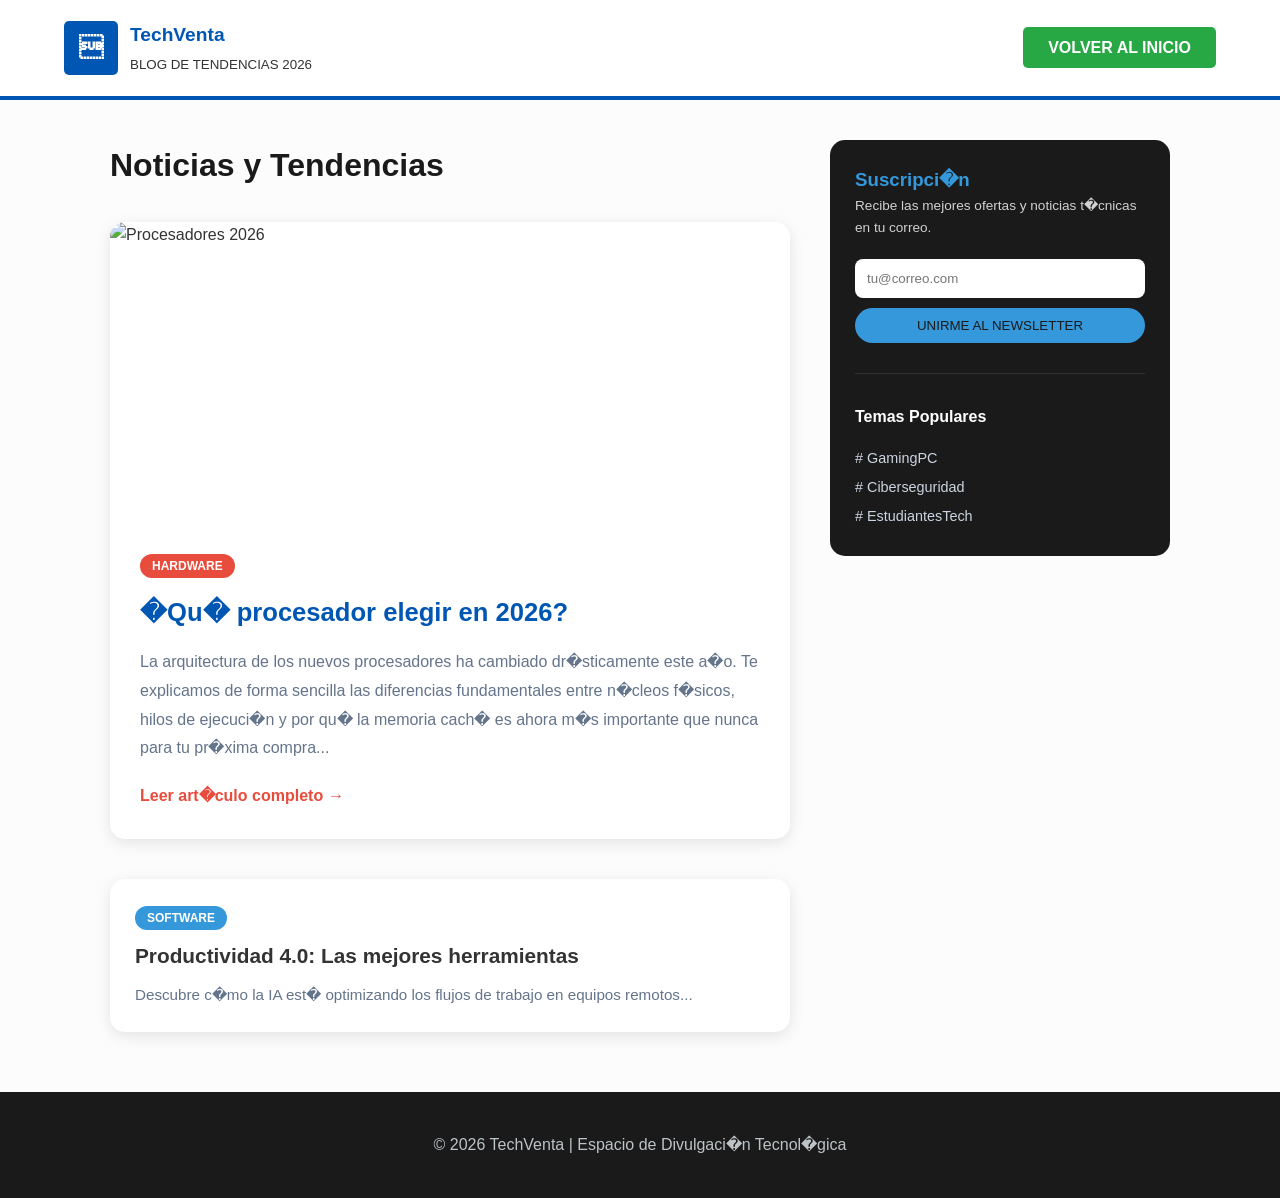
==== blog.html @ 9d08164e "Add files via upload" ====
<!DOCTYPE html>
<html lang="es">
<head>
    <meta charset="UTF-8">
    <meta name="viewport" content="width=device-width, initial-scale=1.0">
    <title>Blog Tecnol�gico | TechVenta</title>
    <link rel="stylesheet" href="estilos-home.css">
</head>
<body style="background-color: #fcfcfc;">

    <noscript>
        <div style="background: #e74c3c; color: white; padding: 15px; text-align: center; font-family: Arial, sans-serif; font-weight: bold;">
            Atenci�n: El conmutador de lectura adaptativa (Modo Lectura/Noche) y la personalizaci�n de fuentes requieren JavaScript.
        </div>
    </noscript>

    <header class="top-header">
        <div class="logo-container">
            <div class="logo-box"></div>
            <div class="logo-text">
                <span class="brand">TechVenta</span>
                <small>BLOG DE TENDENCIAS 2026</small>
            </div>
        </div>
        <nav>
            <a href="index.html" class="btn-contact">VOLVER AL INICIO</a>
        </nav>
    </header>

    <main style="max-width: 1100px; margin: 40px auto; padding: 0 20px;">
        
        <div style="display: flex; gap: 40px; flex-wrap: wrap;">
            
            <section style="flex: 2; min-width: 300px;">
                <h2 style="color: var(--dark); font-size: 2rem; margin-bottom: 30px;">Noticias y Tendencias</h2>
                
                <article id="articulo-principal" style="background: white; border-radius: 15px; overflow: hidden; box-shadow: var(--shadow-soft); margin-bottom: 40px; display: flex; flex-direction: column;">
                    <img src="https://images.unsplash.com/photo-1547082299-de196ea013d6?w=800" alt="Procesadores 2026" style="width: 100%; height: 300px; object-fit: cover;">
                    <div style="padding: 30px;">
                        <span style="background: #e74c3c; color: white; padding: 5px 12px; border-radius: 20px; font-size: 0.75rem; font-weight: bold; text-transform: uppercase;">Hardware</span>
                        <h3 style="font-size: 1.6rem; color: var(--primary); margin: 15px 0;">�Qu� procesador elegir en 2026?</h3>
                        <p style="line-height: 1.8; color: #64748b; margin-bottom: 20px;">
                            La arquitectura de los nuevos procesadores ha cambiado dr�sticamente este a�o. Te explicamos de forma sencilla las diferencias fundamentales entre n�cleos f�sicos, hilos de ejecuci�n y por qu� la memoria cach� es ahora m�s importante que nunca para tu pr�xima compra...
                        </p>
                        <a href="#" style="color: #e74c3c; font-weight: bold; text-decoration: none; display: flex; align-items: center; gap: 5px;">
                            Leer art�culo completo <span>&rarr;</span>
                        </a>
                    </div>
                </article>

                <article style="background: white; border-radius: 15px; padding: 25px; box-shadow: var(--shadow-soft); margin-bottom: 20px;">
                    <span style="background: #3498db; color: white; padding: 5px 12px; border-radius: 20px; font-size: 0.75rem; font-weight: bold; text-transform: uppercase;">Software</span>
                    <h3 style="font-size: 1.3rem; margin: 10px 0;">Productividad 4.0: Las mejores herramientas</h3>
                    <p style="color: #64748b; font-size: 0.95rem;">Descubre c�mo la IA est� optimizando los flujos de trabajo en equipos remotos...</p>
                </article>
            </section>

            <aside style="flex: 1; min-width: 250px;">
                <div style="background: var(--dark); color: white; padding: 25px; border-radius: 15px; position: sticky; top: 20px;">
                    <h3 style="color: var(--secondary); margin-top: 0;">Suscripci�n</h3>
                    <p style="font-size: 0.85rem; opacity: 0.8; margin-bottom: 20px;">Recibe las mejores ofertas y noticias t�cnicas en tu correo.</p>
                    <form>
                        <input type="email" placeholder="tu@correo.com" style="width: 100%; padding: 12px; border-radius: 8px; border: none; margin-bottom: 10px;">
                        <button type="submit" class="btn-submit" style="width: 100%; background: var(--secondary); color: var(--dark);">UNIRME AL NEWSLETTER</button>
                    </form>
                    
                    <hr style="border: 0; border-top: 1px solid rgba(255,255,255,0.1); margin: 30px 0;">
                    
                    <h4 style="margin-bottom: 15px;">Temas Populares</h4>
                    <ul style="list-style: none; padding: 0; font-size: 0.9rem; line-height: 2;">
                        <li><a href="#" style="color: #cbd5e1; text-decoration: none;"># GamingPC</a></li>
                        <li><a href="#" style="color: #cbd5e1; text-decoration: none;"># Ciberseguridad</a></li>
                        <li><a href="#" style="color: #cbd5e1; text-decoration: none;"># EstudiantesTech</a></li>
                    </ul>
                </div>
            </aside>

        </div>
    </main>

    <footer class="main-footer">
        <p>&copy; 2026 TechVenta | Espacio de Divulgaci�n Tecnol�gica</p>
    </footer>

    <script type="text/javascript" src="interactivo.js"></script>
</body>
</html>
---- estilos-home.css ----
/* =========================================
   TECHVENTA S.A. DE C.V. - HOJA MAESTRA 2026
   ========================================= */

/* 1. VARIABLES GLOBALES (Configuración de Marca) */
:root {
    --primary: #0056b3;       /* Azul Corporativo */
    --secondary: #3498db;     /* Azul Claro */
    --accent: #28a745;        /* Verde Éxito */
    --dark: #1a1a1a;          /* Negro Mate */
    --light: #f4f7f6;         /* Gris Fondo */
    --white: #ffffff;
    --shadow-soft: 0 4px 15px rgba(0,0,0,0.1);
    --shadow-hover: 0 8px 25px rgba(0,0,0,0.2);
}

/* 2. REINICIO Y CUERPO */
* {
    margin: 0;
    padding: 0;
    box-sizing: border-box;
}

body {
    font-family: 'Segoe UI', Arial, sans-serif;
    line-height: 1.6;
    color: #333;
    background-color: var(--white);
}

/* 3. ENCABEZADO (Top Header) */
.top-header {
    background: var(--white);
    padding: 20px 5%;
    display: flex;
    justify-content: space-between;
    align-items: center;
    border-bottom: 4px solid var(--primary);
}

.logo-container {
    display: flex;
    align-items: center;
}

.logo-box {
    background: var(--primary);
    color: white;
    padding: 8px 15px;
    border-radius: 5px;
    font-size: 1.5rem;
    font-weight: bold;
}

.logo-text {
    margin-left: 12px;
}

.brand {
    display: block;
    font-size: 1.2rem;
    font-weight: bold;
    color: var(--primary);
}

/* 4. NAVEGACIÓN PRINCIPAL */
.main-nav {
    background: var(--dark);
    padding: 15px 0;
}

.main-nav ul {
    display: flex;
    justify-content: center;
    list-style: none;
    gap: 30px;
}

.main-nav a {
    color: white;
    text-decoration: none;
    font-weight: bold;
    font-size: 0.9rem;
    transition: color 0.3s;
}

.main-nav a:hover {
    color: var(--secondary);
}

/* 5. BOTONES MODERNOS */
.btn-contact {
    background: var(--accent);
    color: white;
    padding: 12px 25px;
    border-radius: 5px;
    border: none;
    cursor: pointer;
    font-weight: bold;
    text-decoration: none;
}

.btn-submit {
    background: var(--primary);
    color: white;
    border: none;
    padding: 10px 20px;
    border-radius: 20px;
    cursor: pointer;
    transition: 0.3s;
}

.btn-submit:hover {
    transform: scale(1.05);
    background: var(--secondary);
}

/* 6. TARJETAS DE PRODUCTO Y BLOG */
.card {
    background: white;
    border-radius: 12px;
    border: 1px solid #eee;
    padding: 20px;
    box-shadow: var(--shadow-soft);
    transition: transform 0.3s, box-shadow 0.3s;
}

.card:hover {
    transform: translateY(-5px);
    box-shadow: var(--shadow-hover);
}

/* 7. MAPA DEL SITIO (Links Especiales) */
.map-link {
    display: flex;
    align-items: center;
    padding: 12px 15px;
    margin-bottom: 8px;
    text-decoration: none;
    color: var(--dark);
    background: #ffffff;
    border: 1px solid #e2e8f0;
    border-radius: 8px;
    transition: all 0.3s ease;
}

.map-link:hover {
    background: var(--primary);
    color: white;
    transform: translateX(10px);
}

/* 8. PIE DE PÁGINA (Footer) */
.main-footer {
    background: var(--dark);
    color: #bdc3c7;
    padding: 40px 5%;
    text-align: center;
}

.footer-grid {
    display: grid;
    grid-template-columns: repeat(auto-fit, minmax(250px, 1fr));
    gap: 30px;
    margin-bottom: 30px;
    text-align: left;
}

/* 9. RESPONSIVIDAD BÁSICA */
@media (max-width: 768px) {
    .top-header { flex-direction: column; gap: 20px; }
    .main-nav ul { flex-direction: column; align-items: center; gap: 15px; }
}
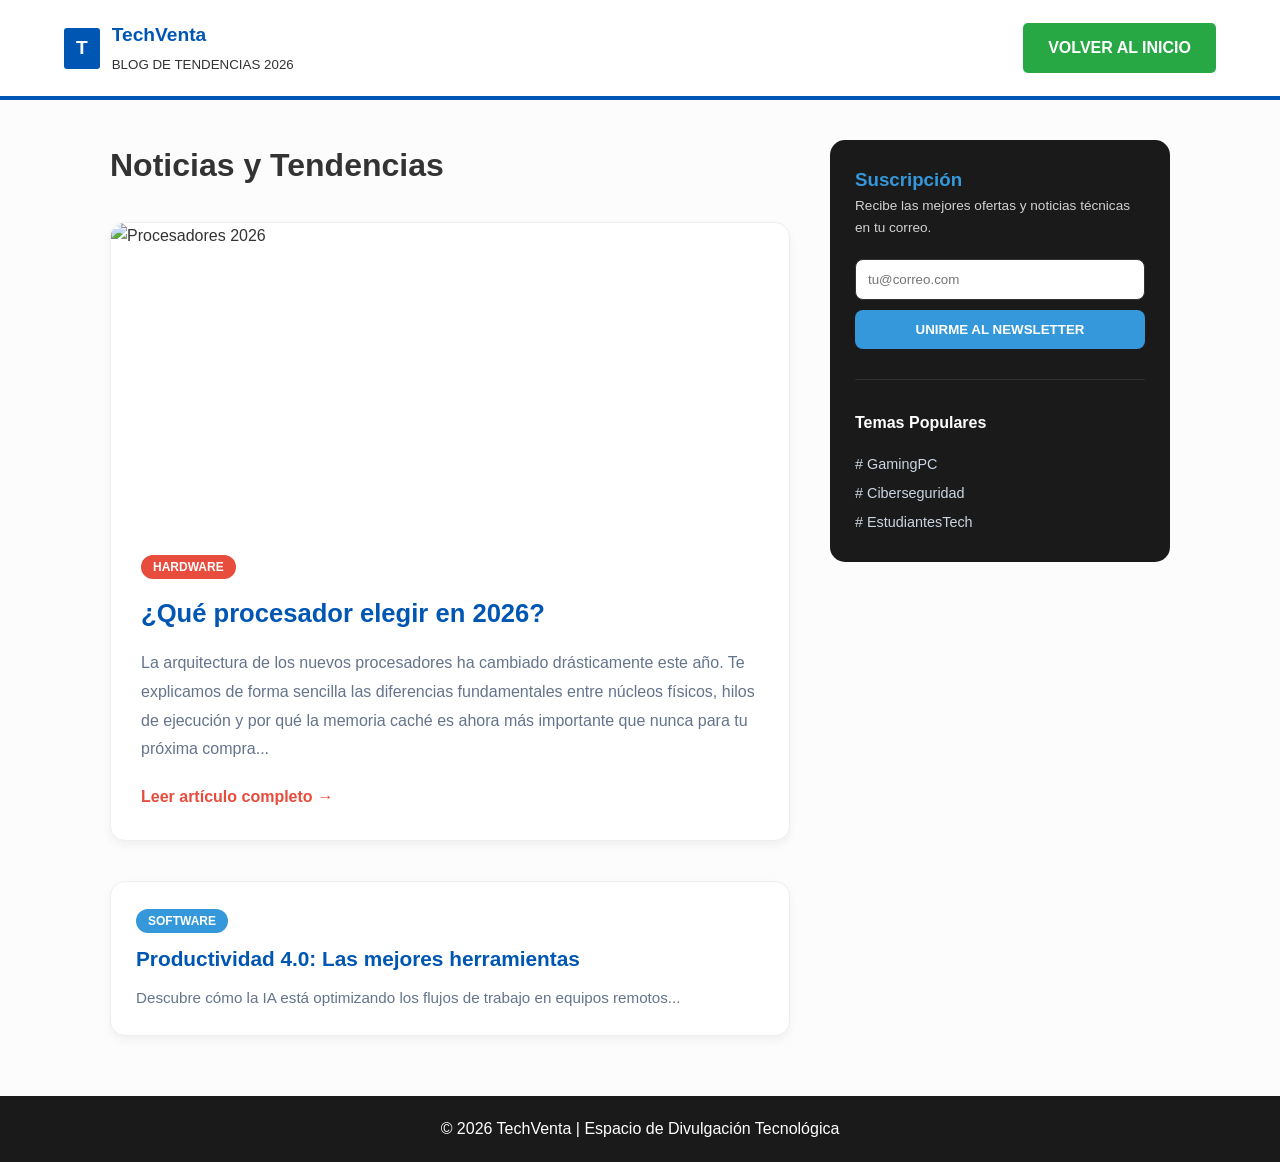
==== commit ef1606e9: "Add files via upload" ====
--- a/blog.html
+++ b/blog.html
@@ -3,27 +3,27 @@
 <head>
     <meta charset="UTF-8">
     <meta name="viewport" content="width=device-width, initial-scale=1.0">
-    <title>Blog Tecnol�gico | TechVenta</title>
+    <title>Blog Tecnol&oacute;gico | TechVenta</title>
     <link rel="stylesheet" href="estilos-home.css">
 </head>
-<body style="background-color: #fcfcfc;">
+<body style="background-color: #fcfcfc; margin: 0; padding: 0; font-family: Arial, sans-serif;">
 
     <noscript>
         <div style="background: #e74c3c; color: white; padding: 15px; text-align: center; font-family: Arial, sans-serif; font-weight: bold;">
-            Atenci�n: El conmutador de lectura adaptativa (Modo Lectura/Noche) y la personalizaci�n de fuentes requieren JavaScript.
+            Atenci&oacute;n: El conmutador de lectura adaptativa (Modo Lectura/Noche) y la personalizaci&oacute;n de fuentes requieren JavaScript.
         </div>
     </noscript>
 
     <header class="top-header">
         <div class="logo-container">
-            <div class="logo-box"></div>
+            <div class="logo-box" style="display: inline-block; background: #0056b3; color: white; padding: 5px 12px; font-weight: bold; border-radius: 3px; font-size: 1.2rem;">T</div>
             <div class="logo-text">
-                <span class="brand">TechVenta</span>
+                <span class="brand"><strong>Tech</strong>Venta</span>
                 <small>BLOG DE TENDENCIAS 2026</small>
             </div>
         </div>
         <nav>
-            <a href="index.html" class="btn-contact">VOLVER AL INICIO</a>
+            <a href="index.html" class="btn-contact" style="text-decoration: none;">VOLVER AL INICIO</a>
         </nav>
     </header>
 
@@ -32,36 +32,36 @@
         <div style="display: flex; gap: 40px; flex-wrap: wrap;">
             
             <section style="flex: 2; min-width: 300px;">
-                <h2 style="color: var(--dark); font-size: 2rem; margin-bottom: 30px;">Noticias y Tendencias</h2>
+                <h2 style="color: #333333; font-size: 2rem; margin-bottom: 30px;">Noticias y Tendencias</h2>
                 
-                <article id="articulo-principal" style="background: white; border-radius: 15px; overflow: hidden; box-shadow: var(--shadow-soft); margin-bottom: 40px; display: flex; flex-direction: column;">
+                <article id="articulo-principal" class="tarjeta-producto" style="background: white; border-radius: 15px; overflow: hidden; box-shadow: 0 4px 10px rgba(0,0,0,0.05); margin-bottom: 40px; display: flex; flex-direction: column; border: 1px solid #EEE;">
                     <img src="https://images.unsplash.com/photo-1547082299-de196ea013d6?w=800" alt="Procesadores 2026" style="width: 100%; height: 300px; object-fit: cover;">
                     <div style="padding: 30px;">
                         <span style="background: #e74c3c; color: white; padding: 5px 12px; border-radius: 20px; font-size: 0.75rem; font-weight: bold; text-transform: uppercase;">Hardware</span>
-                        <h3 style="font-size: 1.6rem; color: var(--primary); margin: 15px 0;">�Qu� procesador elegir en 2026?</h3>
+                        <h3 style="font-size: 1.6rem; color: #0056b3; margin: 15px 0;">&iquest;Qu&eacute; procesador elegir en 2026?</h3>
                         <p style="line-height: 1.8; color: #64748b; margin-bottom: 20px;">
-                            La arquitectura de los nuevos procesadores ha cambiado dr�sticamente este a�o. Te explicamos de forma sencilla las diferencias fundamentales entre n�cleos f�sicos, hilos de ejecuci�n y por qu� la memoria cach� es ahora m�s importante que nunca para tu pr�xima compra...
+                            La arquitectura de los nuevos procesadores ha cambiado dr&aacute;sticamente este a&ntilde;o. Te explicamos de forma sencilla las diferencias fundamentales entre n&uacute;cleos f&iacute;sicos, hilos de ejecuci&oacute;n y por qu&eacute; la memoria cach&eacute; es ahora m&aacute;s importante que nunca para tu pr&oacute;xima compra...
                         </p>
                         <a href="#" style="color: #e74c3c; font-weight: bold; text-decoration: none; display: flex; align-items: center; gap: 5px;">
-                            Leer art�culo completo <span>&rarr;</span>
+                            Leer art&iacute;culo completo <span>&rarr;</span>
                         </a>
                     </div>
                 </article>
 
-                <article style="background: white; border-radius: 15px; padding: 25px; box-shadow: var(--shadow-soft); margin-bottom: 20px;">
+                <article class="tarjeta-producto" style="background: white; border-radius: 15px; padding: 25px; box-shadow: 0 4px 10px rgba(0,0,0,0.05); margin-bottom: 20px; border: 1px solid #EEE;">
                     <span style="background: #3498db; color: white; padding: 5px 12px; border-radius: 20px; font-size: 0.75rem; font-weight: bold; text-transform: uppercase;">Software</span>
-                    <h3 style="font-size: 1.3rem; margin: 10px 0;">Productividad 4.0: Las mejores herramientas</h3>
-                    <p style="color: #64748b; font-size: 0.95rem;">Descubre c�mo la IA est� optimizando los flujos de trabajo en equipos remotos...</p>
+                    <h3 style="font-size: 1.3rem; margin: 10px 0; color: #0056b3;">Productividad 4.0: Las mejores herramientas</h3>
+                    <p style="color: #64748b; font-size: 0.95rem;">Descubre c&oacute;mo la IA est&aacute; optimizando los flujos de trabajo en equipos remotos...</p>
                 </article>
             </section>
 
             <aside style="flex: 1; min-width: 250px;">
-                <div style="background: var(--dark); color: white; padding: 25px; border-radius: 15px; position: sticky; top: 20px;">
-                    <h3 style="color: var(--secondary); margin-top: 0;">Suscripci�n</h3>
-                    <p style="font-size: 0.85rem; opacity: 0.8; margin-bottom: 20px;">Recibe las mejores ofertas y noticias t�cnicas en tu correo.</p>
-                    <form>
-                        <input type="email" placeholder="tu@correo.com" style="width: 100%; padding: 12px; border-radius: 8px; border: none; margin-bottom: 10px;">
-                        <button type="submit" class="btn-submit" style="width: 100%; background: var(--secondary); color: var(--dark);">UNIRME AL NEWSLETTER</button>
+                <div style="background: #1a1a1a; color: white; padding: 25px; border-radius: 15px; position: sticky; top: 20px;" id="barra-lateral">
+                    <h3 style="color: #3498db; margin-top: 0;">Suscripci&oacute;n</h3>
+                    <p style="font-size: 0.85rem; opacity: 0.8; margin-bottom: 20px;">Recibe las mejores ofertas y noticias t&eacute;cnicas en tu correo.</p>
+                    <form action="newsletter.php" method="POST">
+                        <input type="email" name="email_newsletter" placeholder="tu@correo.com" required style="width: 100%; padding: 12px; border-radius: 8px; border: 1px solid #333; margin-bottom: 10px; box-sizing: border-box;">
+                        <button type="submit" class="btn-submit" style="width: 100%; background: #3498db; color: white; border: none; padding: 12px; border-radius: 8px; font-weight: bold; cursor: pointer;">UNIRME AL NEWSLETTER</button>
                     </form>
                     
                     <hr style="border: 0; border-top: 1px solid rgba(255,255,255,0.1); margin: 30px 0;">
@@ -78,8 +78,8 @@
         </div>
     </main>
 
-    <footer class="main-footer">
-        <p>&copy; 2026 TechVenta | Espacio de Divulgaci�n Tecnol�gica</p>
+    <footer class="main-footer" style="background: #1a1a1a; color: white; text-align: center; padding: 20px 0; margin-top: 40px;">
+        <p>&copy; 2026 TechVenta | Espacio de Divulgaci&oacute;n Tecnol&oacute;gica</p>
     </footer>
 
     <script type="text/javascript" src="interactivo.js"></script>
--- a/estilos-home.css
+++ b/estilos-home.css
@@ -1,6 +1,6 @@
-/* =========================================
-   TECHVENTA S.A. DE C.V. - HOJA MAESTRA 2026
-   ========================================= */
+/* =========================================================================
+   TECHVENTA S.A. DE C.V. - HOJA MAESTRA 2026 (REVISADA Y OPTIMIZADA)
+   ========================================================================= */
 
 /* 1. VARIABLES GLOBALES (Configuración de Marca) */
 :root {
@@ -63,7 +63,7 @@
     color: var(--primary);
 }
 
-/* 4. NAVEGACIÓN PRINCIPAL */
+/* 4. NAVEGACIÓN PRINCIPAL (Compatibilidad Estricta para Listas y Tablas) */
 .main-nav {
     background: var(--dark);
     padding: 15px 0;
@@ -76,19 +76,19 @@
     gap: 30px;
 }
 
-.main-nav a {
-    color: white;
+/* Asegura el diseño de enlaces tanto en estructura moderna como en la tabla del index */
+.main-nav a, table tr td a {
     text-decoration: none;
     font-weight: bold;
     font-size: 0.9rem;
-    transition: color 0.3s;
-}
-
-.main-nav a:hover {
-    color: var(--secondary);
-}
-
-/* 5. BOTONES MODERNOS */
+    transition: color 0.3s ease;
+}
+
+.main-nav a:hover, table tr td a:hover {
+    color: var(--secondary) !important;
+}
+
+/* 5. BOTONES MODERNOS Y ENLACES DE ACCIÓN */
 .btn-contact {
     background: var(--accent);
     color: white;
@@ -98,16 +98,28 @@
     cursor: pointer;
     font-weight: bold;
     text-decoration: none;
+    display: inline-block;
+    transition: background 0.3s, transform 0.2s;
+    text-align: center;
+}
+
+.btn-contact:hover {
+    opacity: 0.9;
+    transform: translateY(-1px);
 }
 
 .btn-submit {
     background: var(--primary);
     color: white;
     border: none;
-    padding: 10px 20px;
+    padding: 12px 20px;
     border-radius: 20px;
     cursor: pointer;
-    transition: 0.3s;
+    font-weight: bold;
+    text-decoration: none;
+    display: inline-block;
+    transition: all 0.3s ease;
+    text-align: center;
 }
 
 .btn-submit:hover {
@@ -115,14 +127,43 @@
     background: var(--secondary);
 }
 
-/* 6. TARJETAS DE PRODUCTO Y BLOG */
+/* Estilo unificado para los botones de "VER FICHA" en los catálogos */
+.btn-contact[style*="background: var(--secondary);"], .btn-details {
+    background: var(--light) !important;
+    color: var(--dark) !important;
+    padding: 10px 15px;
+    border-radius: 6px;
+    font-weight: bold;
+    font-size: 0.85rem;
+    text-transform: uppercase;
+    border: 1px solid #ccc;
+    transition: all 0.3s ease;
+    display: block;
+    text-align: center;
+    width: 100%;
+}
+
+.btn-contact[style*="background: var(--secondary);"]:hover, .btn-details:hover {
+    background: var(--secondary) !important;
+    color: var(--white) !important;
+    border-color: var(--secondary);
+}
+
+/* 6. GRID DE COMPONENTES Y TARJETAS */
+.product-grid {
+    display: grid;
+    grid-template-columns: repeat(auto-fit, minmax(280px, 1fr));
+    gap: 25px;
+    margin: 20px 0;
+}
+
 .card {
     background: white;
     border-radius: 12px;
     border: 1px solid #eee;
     padding: 20px;
     box-shadow: var(--shadow-soft);
-    transition: transform 0.3s, box-shadow 0.3s;
+    transition: transform 0.3s ease, box-shadow 0.3s ease;
 }
 
 .card:hover {
@@ -150,12 +191,29 @@
     transform: translateX(10px);
 }
 
-/* 8. PIE DE PÁGINA (Footer) */
+/* 8. CLASES SOPORTE PARA MODULOS JAVASCRIPT (Criterio Blog/CSSOM) */
+.dark-reading-mode {
+    background-color: #1e293b !important;
+    color: #f8fafc !important;
+    border: 1px solid #334155 !important;
+}
+
+/* 9. PIE DE PÁGINA (Footer corporativo) */
 .main-footer {
     background: var(--dark);
     color: #bdc3c7;
     padding: 40px 5%;
     text-align: center;
+}
+
+.main-footer p a {
+    color: #cbd5e1;
+    text-decoration: none;
+    transition: color 0.3s;
+}
+
+.main-footer p a:hover {
+    color: var(--secondary);
 }
 
 .footer-grid {
@@ -166,8 +224,8 @@
     text-align: left;
 }
 
-/* 9. RESPONSIVIDAD BÁSICA */
+/* 10. RESPONSIVIDAD BÁSICA */
 @media (max-width: 768px) {
-    .top-header { flex-direction: column; gap: 20px; }
+    .top-header { flex-direction: column; gap: 20px; text-align: center; }
     .main-nav ul { flex-direction: column; align-items: center; gap: 15px; }
 }
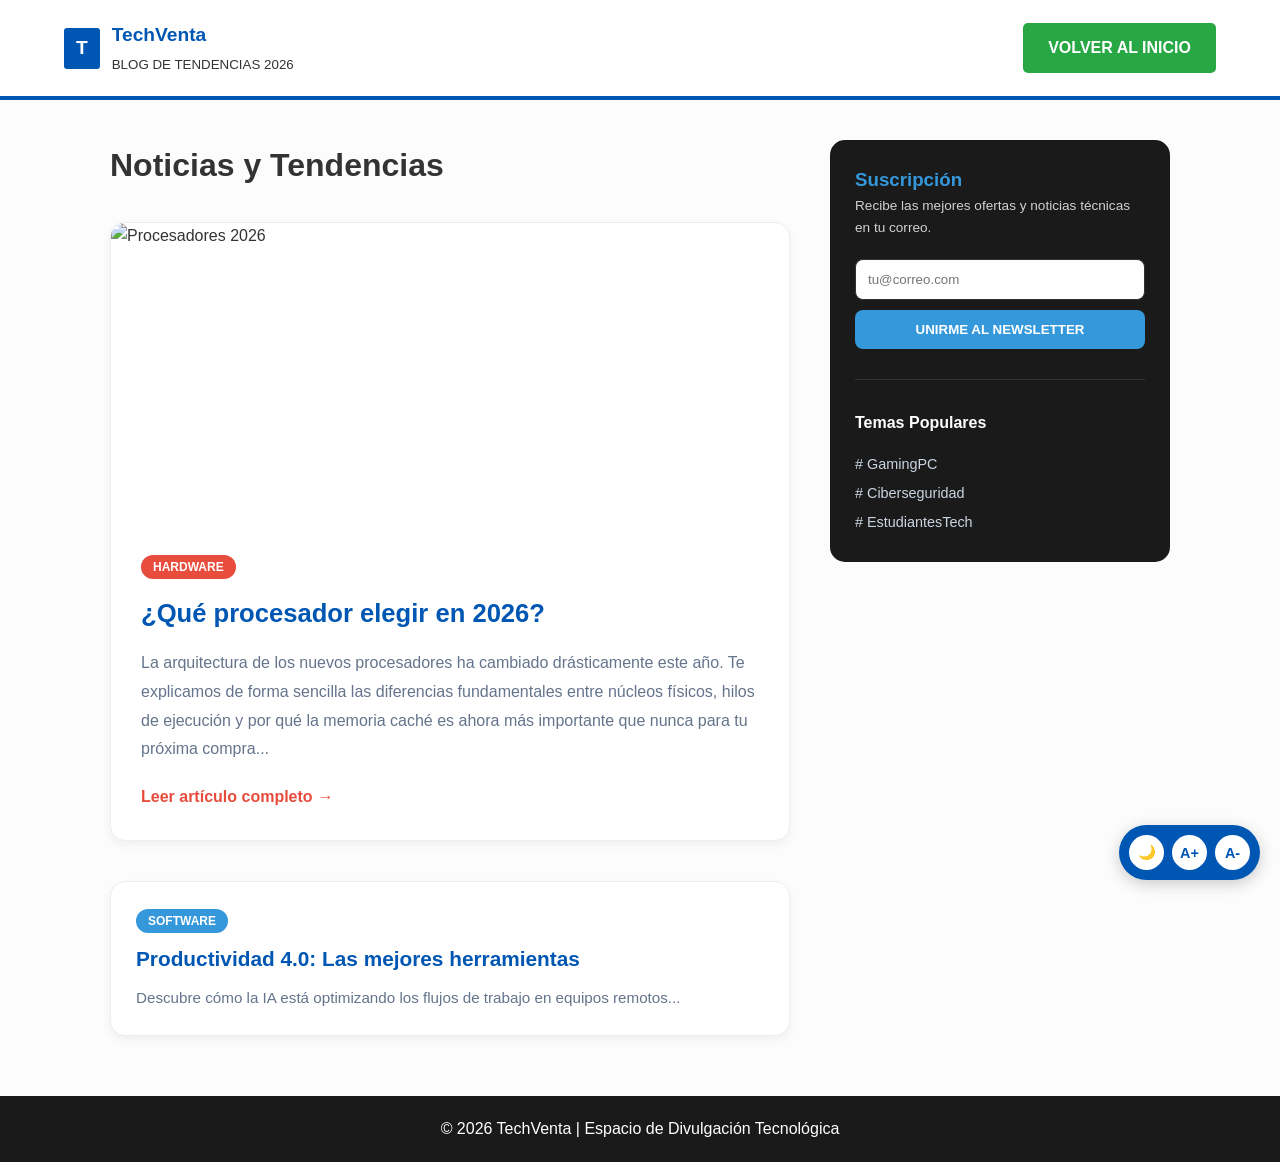
==== commit 09656314: "Add files via upload" ====
--- a/blog.html
+++ b/blog.html
@@ -3,14 +3,79 @@
 <head>
     <meta charset="UTF-8">
     <meta name="viewport" content="width=device-width, initial-scale=1.0">
-    <title>Blog Tecnol&oacute;gico | TechVenta</title>
+    <title>Blog Tecnológico | TechVenta</title>
     <link rel="stylesheet" href="estilos-home.css">
+    <style>
+        /* Estilos base para el control de accesibilidad y modo oscuro */
+        :root {
+            --bg-principal: #fcfcfc;
+            --bg-tarjeta: #ffffff;
+            --texto-principal: #333333;
+            --texto-secundario: #64748b;
+            --borde-tarjeta: #EEEEEE;
+        }
+
+        /* Variables para el modo oscuro/lectura nocturna */
+        .modo-noche {
+            --bg-principal: #121212;
+            --bg-tarjeta: #1e1e1e;
+            --texto-principal: #e2e8f0;
+            --texto-secundario: #94a3b8;
+            --borde-tarjeta: #333333;
+        }
+
+        body {
+            background-color: var(--bg-principal) !important;
+            color: var(--texto-principal);
+            transition: background-color 0.3s ease, color 0.3s ease;
+        }
+
+        .tarjeta-blog {
+            background: var(--bg-tarjeta) !important;
+            border-color: var(--borde-tarjeta) !important;
+            color: var(--texto-principal);
+        }
+
+        /* Panel de accesibilidad flotante */
+        .panel-accesibilidad {
+            position: fixed;
+            bottom: 20px;
+            right: 20px;
+            background: #0056b3;
+            padding: 10px;
+            border-radius: 30px;
+            box-shadow: 0 4px 15px rgba(0,0,0,0.2);
+            display: flex;
+            gap: 8px;
+            z-index: 1000;
+        }
+
+        .btn-acc {
+            background: white;
+            border: none;
+            color: #0056b3;
+            width: 35px;
+            height: 35px;
+            border-radius: 50%;
+            font-weight: bold;
+            cursor: pointer;
+            display: flex;
+            align-items: center;
+            justify-content: center;
+            font-size: 0.9rem;
+            transition: transform 0.2s;
+        }
+
+        .btn-acc:hover {
+            transform: scale(1.1);
+        }
+    </style>
 </head>
-<body style="background-color: #fcfcfc; margin: 0; padding: 0; font-family: Arial, sans-serif;">
+<body style="margin: 0; padding: 0; font-family: Arial, sans-serif;">
 
     <noscript>
         <div style="background: #e74c3c; color: white; padding: 15px; text-align: center; font-family: Arial, sans-serif; font-weight: bold;">
-            Atenci&oacute;n: El conmutador de lectura adaptativa (Modo Lectura/Noche) y la personalizaci&oacute;n de fuentes requieren JavaScript.
+            Atención: El conmutador de lectura adaptativa (Modo Lectura/Noche) y la personalización de fuentes requieren JavaScript.
         </div>
     </noscript>
 
@@ -27,40 +92,46 @@
         </nav>
     </header>
 
+    <div class="panel-accesibilidad">
+        <button id="btn-modo-noche" class="btn-acc" title="Cambiar Modo de Lectura">🌙</button>
+        <button id="btn-fuente-mas" class="btn-acc" title="Aumentar Letra">A+</button>
+        <button id="btn-fuente-menos" class="btn-acc" title="Disminuir Letra">A-</button>
+    </div>
+
     <main style="max-width: 1100px; margin: 40px auto; padding: 0 20px;">
         
         <div style="display: flex; gap: 40px; flex-wrap: wrap;">
             
-            <section style="flex: 2; min-width: 300px;">
-                <h2 style="color: #333333; font-size: 2rem; margin-bottom: 30px;">Noticias y Tendencias</h2>
+            <section style="flex: 2; min-width: 300px;" id="seccion-articulos">
+                <h2 style="font-size: 2rem; margin-bottom: 30px;">Noticias y Tendencias</h2>
                 
-                <article id="articulo-principal" class="tarjeta-producto" style="background: white; border-radius: 15px; overflow: hidden; box-shadow: 0 4px 10px rgba(0,0,0,0.05); margin-bottom: 40px; display: flex; flex-direction: column; border: 1px solid #EEE;">
+                <article id="articulo-principal" class="tarjeta-producto tarjeta-blog" style="border-radius: 15px; overflow: hidden; box-shadow: 0 4px 10px rgba(0,0,0,0.05); margin-bottom: 40px; display: flex; flex-direction: column; border: 1px solid #EEE;">
                     <img src="https://images.unsplash.com/photo-1547082299-de196ea013d6?w=800" alt="Procesadores 2026" style="width: 100%; height: 300px; object-fit: cover;">
                     <div style="padding: 30px;">
                         <span style="background: #e74c3c; color: white; padding: 5px 12px; border-radius: 20px; font-size: 0.75rem; font-weight: bold; text-transform: uppercase;">Hardware</span>
-                        <h3 style="font-size: 1.6rem; color: #0056b3; margin: 15px 0;">&iquest;Qu&eacute; procesador elegir en 2026?</h3>
-                        <p style="line-height: 1.8; color: #64748b; margin-bottom: 20px;">
-                            La arquitectura de los nuevos procesadores ha cambiado dr&aacute;sticamente este a&ntilde;o. Te explicamos de forma sencilla las diferencias fundamentales entre n&uacute;cleos f&iacute;sicos, hilos de ejecuci&oacute;n y por qu&eacute; la memoria cach&eacute; es ahora m&aacute;s importante que nunca para tu pr&oacute;xima compra...
+                        <h3 style="font-size: 1.6rem; color: #0056b3; margin: 15px 0;">¿Qué procesador elegir en 2026?</h3>
+                        <p class="texto-articulo" style="line-height: 1.8; color: var(--texto-secundario); margin-bottom: 20px;">
+                            La arquitectura de los nuevos procesadores ha cambiado drásticamente este año. Te explicamos de forma sencilla las diferencias fundamentales entre núcleos físicos, hilos de ejecución y por qué la memoria caché es ahora más importante que nunca para tu próxima compra...
                         </p>
                         <a href="#" style="color: #e74c3c; font-weight: bold; text-decoration: none; display: flex; align-items: center; gap: 5px;">
-                            Leer art&iacute;culo completo <span>&rarr;</span>
+                            Leer artículo completo <span>&rarr;</span>
                         </a>
                     </div>
                 </article>
 
-                <article class="tarjeta-producto" style="background: white; border-radius: 15px; padding: 25px; box-shadow: 0 4px 10px rgba(0,0,0,0.05); margin-bottom: 20px; border: 1px solid #EEE;">
+                <article class="tarjeta-producto tarjeta-blog" style="border-radius: 15px; padding: 25px; box-shadow: 0 4px 10px rgba(0,0,0,0.05); margin-bottom: 20px; border: 1px solid #EEE;">
                     <span style="background: #3498db; color: white; padding: 5px 12px; border-radius: 20px; font-size: 0.75rem; font-weight: bold; text-transform: uppercase;">Software</span>
                     <h3 style="font-size: 1.3rem; margin: 10px 0; color: #0056b3;">Productividad 4.0: Las mejores herramientas</h3>
-                    <p style="color: #64748b; font-size: 0.95rem;">Descubre c&oacute;mo la IA est&aacute; optimizando los flujos de trabajo en equipos remotos...</p>
+                    <p class="texto-articulo" style="color: var(--texto-secundario); font-size: 0.95rem; line-height: 1.6;">Descubre cómo la IA está optimizando los flujos de trabajo en equipos remotos...</p>
                 </article>
             </section>
 
             <aside style="flex: 1; min-width: 250px;">
                 <div style="background: #1a1a1a; color: white; padding: 25px; border-radius: 15px; position: sticky; top: 20px;" id="barra-lateral">
-                    <h3 style="color: #3498db; margin-top: 0;">Suscripci&oacute;n</h3>
-                    <p style="font-size: 0.85rem; opacity: 0.8; margin-bottom: 20px;">Recibe las mejores ofertas y noticias t&eacute;cnicas en tu correo.</p>
-                    <form action="newsletter.php" method="POST">
-                        <input type="email" name="email_newsletter" placeholder="tu@correo.com" required style="width: 100%; padding: 12px; border-radius: 8px; border: 1px solid #333; margin-bottom: 10px; box-sizing: border-box;">
+                    <h3 style="color: #3498db; margin-top: 0;">Suscripción</h3>
+                    <p style="font-size: 0.85rem; opacity: 0.8; margin-bottom: 20px;">Recibe las mejores ofertas y noticias técnicas en tu correo.</p>
+                    <form action="newsletter.php" method="POST" id="form-newsletter">
+                        <input type="email" name="email_newsletter" placeholder="tu@correo.com" required style="width: 100%; padding: 12px; border-radius: 8px; border: 1px solid #333; margin-bottom: 10px; box-sizing: border-box; background: #fff; color: #000;">
                         <button type="submit" class="btn-submit" style="width: 100%; background: #3498db; color: white; border: none; padding: 12px; border-radius: 8px; font-weight: bold; cursor: pointer;">UNIRME AL NEWSLETTER</button>
                     </form>
                     
@@ -79,9 +150,63 @@
     </main>
 
     <footer class="main-footer" style="background: #1a1a1a; color: white; text-align: center; padding: 20px 0; margin-top: 40px;">
-        <p>&copy; 2026 TechVenta | Espacio de Divulgaci&oacute;n Tecnol&oacute;gica</p>
+        <p>&copy; 2026 TechVenta | Espacio de Divulgación Tecnológica</p>
     </footer>
 
-    <script type="text/javascript" src="interactivo.js"></script>
+    <script type="text/javascript">
+        document.addEventListener('DOMContentLoaded', () => {
+            const btnModoNoche = document.getElementById('btn-modo-noche');
+            const btnFuenteMas = document.getElementById('btn-fuente-mas');
+            const btnFuenteMenos = document.getElementById('btn-fuente-menos');
+            const textosArticulos = document.querySelectorAll('.texto-articulo');
+            const formNewsletter = document.getElementById('form-newsletter');
+            
+            let tamanoFuenteActual = 100; // Porcentaje base
+
+            // 1. Conmutador Adaptativo de Modo Noche / Modo Claro
+            btnModoNoche.addEventListener('click', () => {
+                document.body.classList.toggle('modo-noche');
+                
+                // Cambiar el emoji del botón según el estado
+                if (document.body.classList.contains('modo-noche')) {
+                    btnModoNoche.textContent = '☀️';
+                    btnModoNoche.setAttribute('title', 'Cambiar a Modo Claro');
+                } else {
+                    btnModoNoche.textContent = '🌙';
+                    btnModoNoche.setAttribute('title', 'Cambiar a Modo Noche');
+                }
+            });
+
+            // 2. Control Dinámico de Accesibilidad para las Fuentes (Aumentar)
+            btnFuenteMas.addEventListener('click', () => {
+                if (tamanoFuenteActual < 140) { // Límite máximo saludable
+                    tamanoFuenteActual += 10;
+                    textosArticulos.forEach(texto => {
+                        texto.style.fontSize = `${tamanoFuenteActual}%`;
+                    });
+                }
+            });
+
+            // 3. Control Dinámico de Accesibilidad para las Fuentes (Disminuir)
+            btnFuenteMenos.addEventListener('click', () => {
+                if (tamanoFuenteActual > 90) { // Límite mínimo
+                    tamanoFuenteActual -= 10;
+                    textosArticulos.forEach(texto => {
+                        texto.style.fontSize = `${tamanoFuenteActual}%`;
+                    });
+                }
+            });
+
+            // Intercepción del Newsletter para evitar recargas molestas si es necesario
+            if(formNewsletter) {
+                formNewsletter.addEventListener('submit', (e) => {
+                    const emailInput = formNewsletter.querySelector('input[type="email"]').value;
+                    if(emailInput) {
+                        alert(`¡Gracias por suscribirte! Las mejores noticias de 2026 llegarán a: ${emailInput}`);
+                    }
+                });
+            }
+        });
+    </script>
 </body>
-</html>
+</html>
